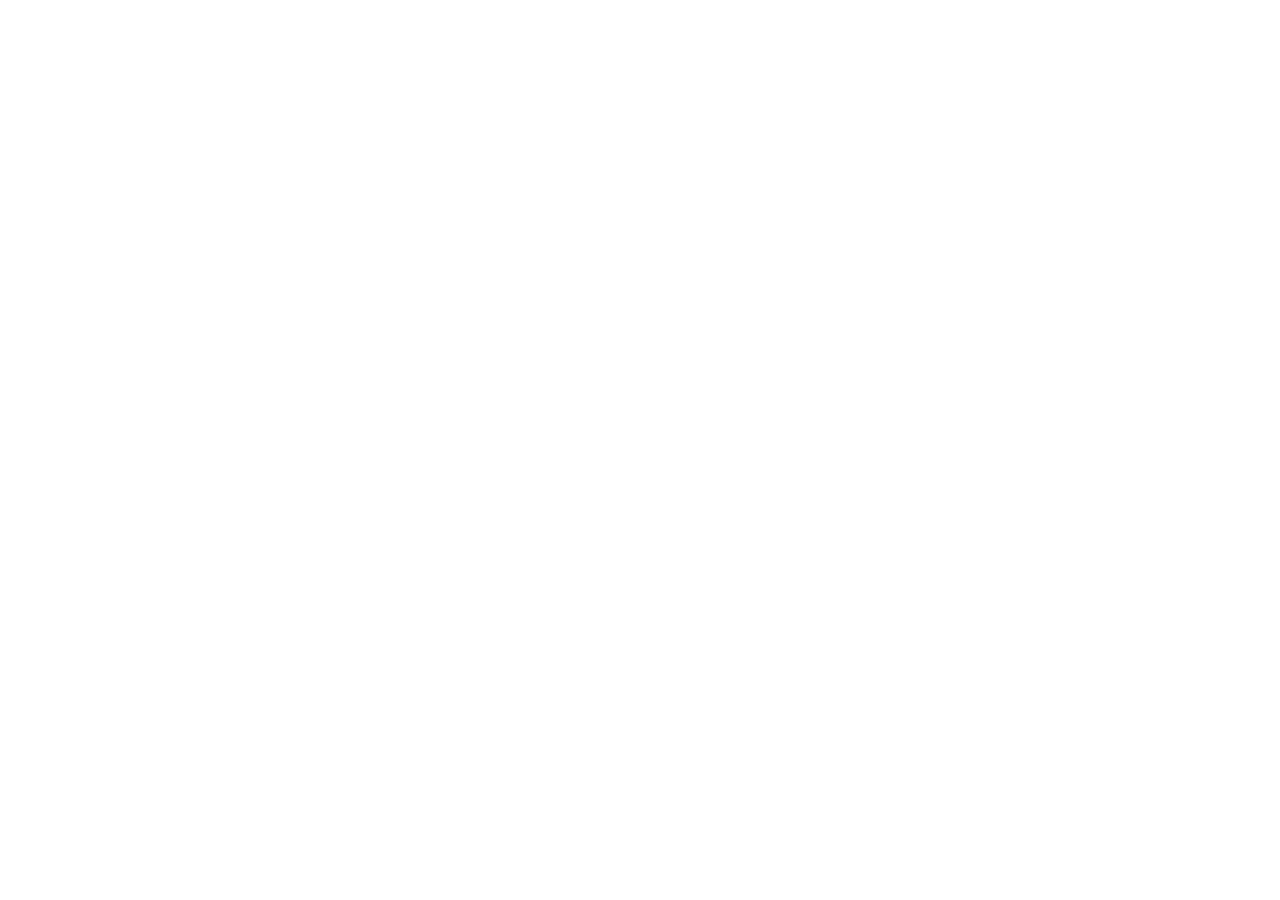
==== index.html @ 929459e6 "Start repository" ====
<!doctype html>
<html lang="en">
  <head>
    <meta charset="UTF-8" />
    <link rel="icon" type="image/svg+xml" href="/vite.svg" />
    <meta name="viewport" content="width=device-width, initial-scale=1.0" />
    <title>Financial SaaS Platform Frontend</title>
  </head>
  <body>
    <div id="root"></div>
    <script type="module" src="/src/main.tsx"></script>
  </body>
</html>
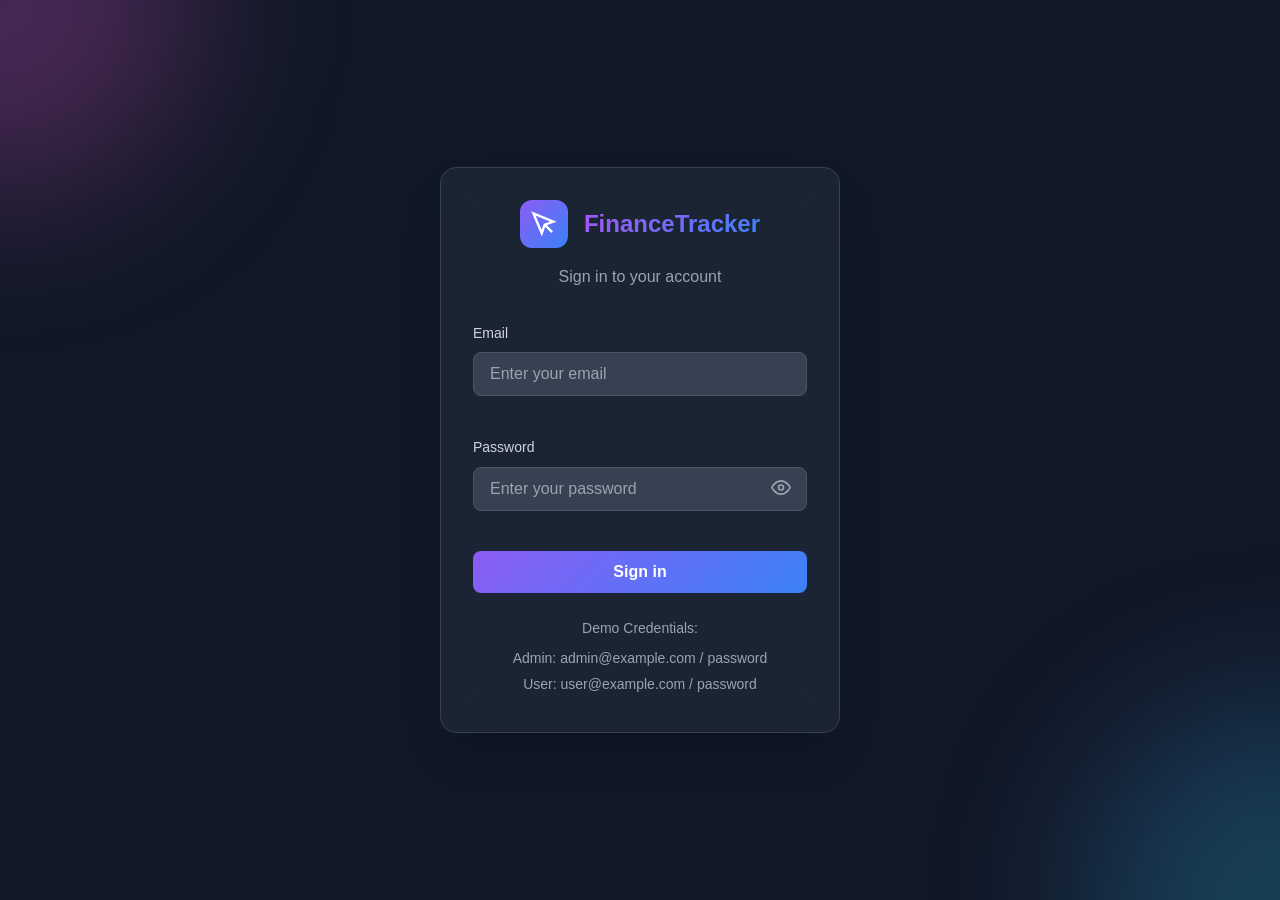
==== commit 49508423: "Convert to Static HTML/CSS Finance Platform" ====
--- a/index.html
+++ b/index.html
@@ -1,13 +1,68 @@
-<!doctype html>
+<!DOCTYPE html>
 <html lang="en">
-  <head>
-    <meta charset="UTF-8" />
-    <link rel="icon" type="image/svg+xml" href="/vite.svg" />
-    <meta name="viewport" content="width=device-width, initial-scale=1.0" />
-    <title>Financial SaaS Platform Frontend</title>
-  </head>
-  <body>
-    <div id="root"></div>
-    <script type="module" src="/src/main.tsx"></script>
-  </body>
-</html>
+<head>
+    <meta charset="UTF-8">
+    <meta name="viewport" content="width=device-width, initial-scale=1.0">
+    <title>FinanceTracker - Login</title>
+    <link rel="stylesheet" href="assets/css/styles.css">
+    <link rel="stylesheet" href="assets/css/login.css">
+</head>
+<body>
+    <div class="login-container">
+        <!-- Background gradients -->
+        <div class="bg-gradient bg-gradient-1"></div>
+        <div class="bg-gradient bg-gradient-2"></div>
+        
+        <div class="login-card">
+            <div class="login-header">
+                <div class="logo">
+                    <div class="logo-icon">
+                        <svg width="28" height="28" viewBox="0 0 24 24" fill="none" stroke="currentColor" stroke-width="2">
+                            <path d="m3 3 7.07 16.97 2.51-7.39 7.39-2.51L3 3z"/>
+                            <path d="m13 13 6 6"/>
+                        </svg>
+                    </div>
+                    <h1 class="logo-text">FinanceTracker</h1>
+                </div>
+                <p class="login-subtitle">Sign in to your account</p>
+            </div>
+
+            <form id="loginForm" class="login-form">
+                <div class="form-group">
+                    <label for="email">Email</label>
+                    <input type="email" id="email" name="email" placeholder="Enter your email" required>
+                </div>
+
+                <div class="form-group">
+                    <label for="password">Password</label>
+                    <div class="password-input">
+                        <input type="password" id="password" name="password" placeholder="Enter your password" required>
+                        <button type="button" class="password-toggle" onclick="togglePassword()">
+                            <svg id="eyeIcon" width="20" height="20" viewBox="0 0 24 24" fill="none" stroke="currentColor" stroke-width="2">
+                                <path d="M1 12s4-8 11-8 11 8 11 8-4 8-11 8-11-8-11-8z"/>
+                                <circle cx="12" cy="12" r="3"/>
+                            </svg>
+                        </button>
+                    </div>
+                </div>
+
+                <div id="errorMessage" class="error-message" style="display: none;"></div>
+
+                <button type="submit" class="login-btn">
+                    <span id="loginText">Sign in</span>
+                    <div id="loginSpinner" class="spinner" style="display: none;"></div>
+                </button>
+            </form>
+
+            <div class="demo-credentials">
+                <p>Demo Credentials:</p>
+                <p>Admin: admin@example.com / password</p>
+                <p>User: user@example.com / password</p>
+            </div>
+        </div>
+    </div>
+
+    <script src="assets/js/auth.js"></script>
+    <script src="assets/js/login.js"></script>
+</body>
+</html>
--- a/assets/css/styles.css
+++ b/assets/css/styles.css
@@ -0,0 +1,420 @@
+/* Base Styles */
+* {
+    margin: 0;
+    padding: 0;
+    box-sizing: border-box;
+}
+
+body {
+    font-family: -apple-system, BlinkMacSystemFont, 'Segoe UI', Roboto, sans-serif;
+    background-color: #111827;
+    color: #ffffff;
+    line-height: 1.6;
+}
+
+/* Layout */
+.app-container {
+    display: flex;
+    min-height: 100vh;
+}
+
+.main-content {
+    flex: 1;
+    padding: 24px;
+    margin-left: 256px;
+    transition: margin-left 0.3s ease;
+}
+
+.main-content.collapsed {
+    margin-left: 64px;
+}
+
+/* Sidebar */
+.sidebar {
+    position: fixed;
+    left: 0;
+    top: 0;
+    height: 100vh;
+    width: 256px;
+    background-color: #1f2937;
+    border-right: 1px solid #374151;
+    transition: width 0.3s ease;
+    z-index: 10;
+}
+
+.sidebar.collapsed {
+    width: 64px;
+}
+
+.sidebar-header {
+    display: flex;
+    align-items: center;
+    padding: 16px;
+    border-bottom: 1px solid #374151;
+}
+
+.sidebar-toggle {
+    background: none;
+    border: none;
+    color: #d1d5db;
+    padding: 8px;
+    border-radius: 8px;
+    cursor: pointer;
+    transition: background-color 0.2s;
+}
+
+.sidebar-toggle:hover {
+    background-color: #374151;
+}
+
+.sidebar-logo {
+    display: flex;
+    align-items: center;
+    margin-left: 12px;
+}
+
+.sidebar.collapsed .sidebar-logo {
+    display: none;
+}
+
+.logo-icon {
+    width: 32px;
+    height: 32px;
+    background: linear-gradient(135deg, #8b5cf6, #3b82f6);
+    border-radius: 8px;
+    display: flex;
+    align-items: center;
+    justify-content: center;
+    color: white;
+}
+
+.logo-text {
+    font-size: 20px;
+    font-weight: 700;
+    background: linear-gradient(135deg, #a855f7, #3b82f6);
+    -webkit-background-clip: text;
+    -webkit-text-fill-color: transparent;
+    background-clip: text;
+    margin-left: 8px;
+}
+
+.sidebar-nav {
+    margin-top: 24px;
+    padding: 0 12px;
+}
+
+.nav-item {
+    display: flex;
+    align-items: center;
+    padding: 12px;
+    color: #d1d5db;
+    text-decoration: none;
+    border-radius: 8px;
+    margin-bottom: 4px;
+    transition: all 0.2s;
+}
+
+.nav-item:hover {
+    background-color: #374151;
+    color: white;
+}
+
+.nav-item.active {
+    background: linear-gradient(135deg, #7c3aed, #2563eb);
+    color: white;
+}
+
+.nav-item svg {
+    flex-shrink: 0;
+}
+
+.nav-item span {
+    margin-left: 12px;
+}
+
+.sidebar.collapsed .nav-item span {
+    display: none;
+}
+
+.sidebar-footer {
+    position: absolute;
+    bottom: 0;
+    width: 100%;
+    padding: 16px;
+    border-top: 1px solid #374151;
+}
+
+.user-info {
+    margin-bottom: 16px;
+}
+
+.sidebar.collapsed .user-info {
+    display: none;
+}
+
+.user-email {
+    font-size: 14px;
+    color: #d1d5db;
+}
+
+.user-role {
+    font-size: 12px;
+    color: #9ca3af;
+    text-transform: capitalize;
+}
+
+.logout-btn {
+    display: flex;
+    align-items: center;
+    width: 100%;
+    padding: 12px;
+    background: none;
+    border: none;
+    color: #d1d5db;
+    border-radius: 8px;
+    cursor: pointer;
+    transition: background-color 0.2s;
+}
+
+.logout-btn:hover {
+    background-color: #374151;
+    color: white;
+}
+
+.logout-btn span {
+    margin-left: 12px;
+}
+
+.sidebar.collapsed .logout-btn span {
+    display: none;
+}
+
+/* Page Header */
+.page-header {
+    display: flex;
+    justify-content: space-between;
+    align-items: flex-start;
+    margin-bottom: 24px;
+}
+
+.page-header h1 {
+    font-size: 32px;
+    font-weight: 700;
+    color: white;
+    margin-bottom: 4px;
+}
+
+.page-subtitle {
+    color: #9ca3af;
+    font-size: 16px;
+}
+
+/* Buttons */
+.btn-primary {
+    display: flex;
+    align-items: center;
+    gap: 8px;
+    padding: 12px 16px;
+    background: linear-gradient(135deg, #8b5cf6, #3b82f6);
+    color: white;
+    border: none;
+    border-radius: 8px;
+    font-weight: 600;
+    cursor: pointer;
+    transition: all 0.2s;
+}
+
+.btn-primary:hover {
+    background: linear-gradient(135deg, #7c3aed, #2563eb);
+    transform: translateY(-1px);
+}
+
+.btn-secondary {
+    padding: 12px 16px;
+    background-color: #374151;
+    color: #d1d5db;
+    border: none;
+    border-radius: 8px;
+    font-weight: 600;
+    cursor: pointer;
+    transition: all 0.2s;
+}
+
+.btn-secondary:hover {
+    background-color: #4b5563;
+}
+
+/* Cards */
+.card {
+    background-color: #1f2937;
+    border: 1px solid #374151;
+    border-radius: 12px;
+    padding: 24px;
+    transition: border-color 0.2s;
+}
+
+.card:hover {
+    border-color: #4b5563;
+}
+
+.card-title {
+    display: flex;
+    align-items: center;
+    font-size: 18px;
+    font-weight: 600;
+    color: white;
+    margin-bottom: 16px;
+}
+
+.card-title svg {
+    margin-right: 8px;
+}
+
+.card-subtitle {
+    color: #9ca3af;
+    font-size: 14px;
+}
+
+/* Form Elements */
+.form-group {
+    margin-bottom: 16px;
+}
+
+.form-group label {
+    display: block;
+    font-size: 14px;
+    font-weight: 500;
+    color: #d1d5db;
+    margin-bottom: 8px;
+}
+
+.form-group input,
+.form-group select,
+.form-group textarea {
+    width: 100%;
+    padding: 12px 16px;
+    background-color: #374151;
+    border: 1px solid #4b5563;
+    border-radius: 8px;
+    color: white;
+    font-size: 14px;
+    transition: border-color 0.2s;
+}
+
+.form-group input:focus,
+.form-group select:focus,
+.form-group textarea:focus {
+    outline: none;
+    border-color: #8b5cf6;
+}
+
+.form-group input::placeholder {
+    color: #9ca3af;
+}
+
+/* Modal */
+.modal {
+    position: fixed;
+    top: 0;
+    left: 0;
+    width: 100%;
+    height: 100%;
+    background-color: rgba(0, 0, 0, 0.5);
+    display: flex;
+    align-items: center;
+    justify-content: center;
+    z-index: 50;
+}
+
+.modal-content {
+    background-color: #1f2937;
+    border: 1px solid #374151;
+    border-radius: 12px;
+    padding: 24px;
+    width: 100%;
+    max-width: 500px;
+    max-height: 90vh;
+    overflow-y: auto;
+}
+
+.modal-header {
+    display: flex;
+    justify-content: space-between;
+    align-items: center;
+    margin-bottom: 24px;
+}
+
+.modal-header h2 {
+    font-size: 20px;
+    font-weight: 600;
+    color: white;
+}
+
+.modal-close {
+    background: none;
+    border: none;
+    color: #9ca3af;
+    cursor: pointer;
+    padding: 4px;
+    border-radius: 4px;
+    transition: color 0.2s;
+}
+
+.modal-close:hover {
+    color: #d1d5db;
+}
+
+.modal-actions {
+    display: flex;
+    gap: 12px;
+    margin-top: 24px;
+}
+
+.modal-actions button {
+    flex: 1;
+}
+
+/* Utilities */
+.text-center {
+    text-align: center;
+}
+
+.hidden {
+    display: none !important;
+}
+
+.spinner {
+    width: 20px;
+    height: 20px;
+    border: 2px solid transparent;
+    border-top: 2px solid currentColor;
+    border-radius: 50%;
+    animation: spin 1s linear infinite;
+}
+
+@keyframes spin {
+    to {
+        transform: rotate(360deg);
+    }
+}
+
+/* Responsive */
+@media (max-width: 768px) {
+    .sidebar {
+        transform: translateX(-100%);
+    }
+    
+    .sidebar.mobile-open {
+        transform: translateX(0);
+    }
+    
+    .main-content {
+        margin-left: 0;
+    }
+    
+    .page-header {
+        flex-direction: column;
+        gap: 16px;
+        align-items: stretch;
+    }
+}
--- a/assets/css/login.css
+++ b/assets/css/login.css
@@ -0,0 +1,192 @@
+/* Login Page Styles */
+.login-container {
+    min-height: 100vh;
+    display: flex;
+    align-items: center;
+    justify-content: center;
+    position: relative;
+    overflow: hidden;
+    background-color: #111827;
+}
+
+.bg-gradient {
+    position: absolute;
+    width: 384px;
+    height: 384px;
+    border-radius: 50%;
+    filter: blur(80px);
+}
+
+.bg-gradient-1 {
+    top: 0;
+    left: 0;
+    background: linear-gradient(135deg, rgba(139, 92, 246, 0.3), rgba(236, 72, 153, 0.3));
+    transform: translate(-50%, -50%);
+}
+
+.bg-gradient-2 {
+    bottom: 0;
+    right: 0;
+    background: linear-gradient(135deg, rgba(59, 130, 246, 0.3), rgba(16, 185, 129, 0.3));
+    transform: translate(50%, 50%);
+}
+
+.login-card {
+    position: relative;
+    z-index: 10;
+    width: 100%;
+    max-width: 400px;
+    padding: 32px;
+    background-color: rgba(31, 41, 55, 0.8);
+    backdrop-filter: blur(20px);
+    border: 1px solid #374151;
+    border-radius: 16px;
+    box-shadow: 0 25px 50px -12px rgba(0, 0, 0, 0.25);
+}
+
+.login-header {
+    text-align: center;
+    margin-bottom: 32px;
+}
+
+.logo {
+    display: flex;
+    align-items: center;
+    justify-content: center;
+    gap: 8px;
+    margin-bottom: 16px;
+}
+
+.logo-icon {
+    width: 48px;
+    height: 48px;
+    background: linear-gradient(135deg, #8b5cf6, #3b82f6);
+    border-radius: 12px;
+    display: flex;
+    align-items: center;
+    justify-content: center;
+    color: white;
+}
+
+.logo-text {
+    font-size: 24px;
+    font-weight: 700;
+    background: linear-gradient(135deg, #a855f7, #3b82f6);
+    -webkit-background-clip: text;
+    -webkit-text-fill-color: transparent;
+    background-clip: text;
+}
+
+.login-subtitle {
+    color: #9ca3af;
+    font-size: 16px;
+}
+
+.login-form {
+    display: flex;
+    flex-direction: column;
+    gap: 24px;
+}
+
+.form-group {
+    display: flex;
+    flex-direction: column;
+}
+
+.form-group label {
+    font-size: 14px;
+    font-weight: 500;
+    color: #d1d5db;
+    margin-bottom: 8px;
+}
+
+.form-group input {
+    padding: 12px 16px;
+    background-color: #374151;
+    border: 1px solid #4b5563;
+    border-radius: 8px;
+    color: white;
+    font-size: 16px;
+    transition: border-color 0.2s;
+}
+
+.form-group input:focus {
+    outline: none;
+    border-color: #8b5cf6;
+}
+
+.form-group input::placeholder {
+    color: #9ca3af;
+}
+
+.password-input {
+    position: relative;
+}
+
+.password-toggle {
+    position: absolute;
+    right: 12px;
+    top: 50%;
+    transform: translateY(-50%);
+    background: none;
+    border: none;
+    color: #9ca3af;
+    cursor: pointer;
+    padding: 4px;
+    transition: color 0.2s;
+}
+
+.password-toggle:hover {
+    color: #d1d5db;
+}
+
+.error-message {
+    color: #f87171;
+    font-size: 14px;
+    background-color: rgba(239, 68, 68, 0.1);
+    border: 1px solid rgba(239, 68, 68, 0.3);
+    border-radius: 8px;
+    padding: 12px;
+}
+
+.login-btn {
+    display: flex;
+    align-items: center;
+    justify-content: center;
+    gap: 8px;
+    padding: 12px 24px;
+    background: linear-gradient(135deg, #8b5cf6, #3b82f6);
+    color: white;
+    border: none;
+    border-radius: 8px;
+    font-size: 16px;
+    font-weight: 600;
+    cursor: pointer;
+    transition: all 0.2s;
+}
+
+.login-btn:hover {
+    background: linear-gradient(135deg, #7c3aed, #2563eb);
+    transform: translateY(-1px);
+}
+
+.login-btn:disabled {
+    opacity: 0.5;
+    cursor: not-allowed;
+    transform: none;
+}
+
+.demo-credentials {
+    margin-top: 24px;
+    text-align: center;
+    font-size: 14px;
+    color: #9ca3af;
+}
+
+.demo-credentials p {
+    margin-bottom: 4px;
+}
+
+.demo-credentials p:first-child {
+    margin-bottom: 8px;
+}
